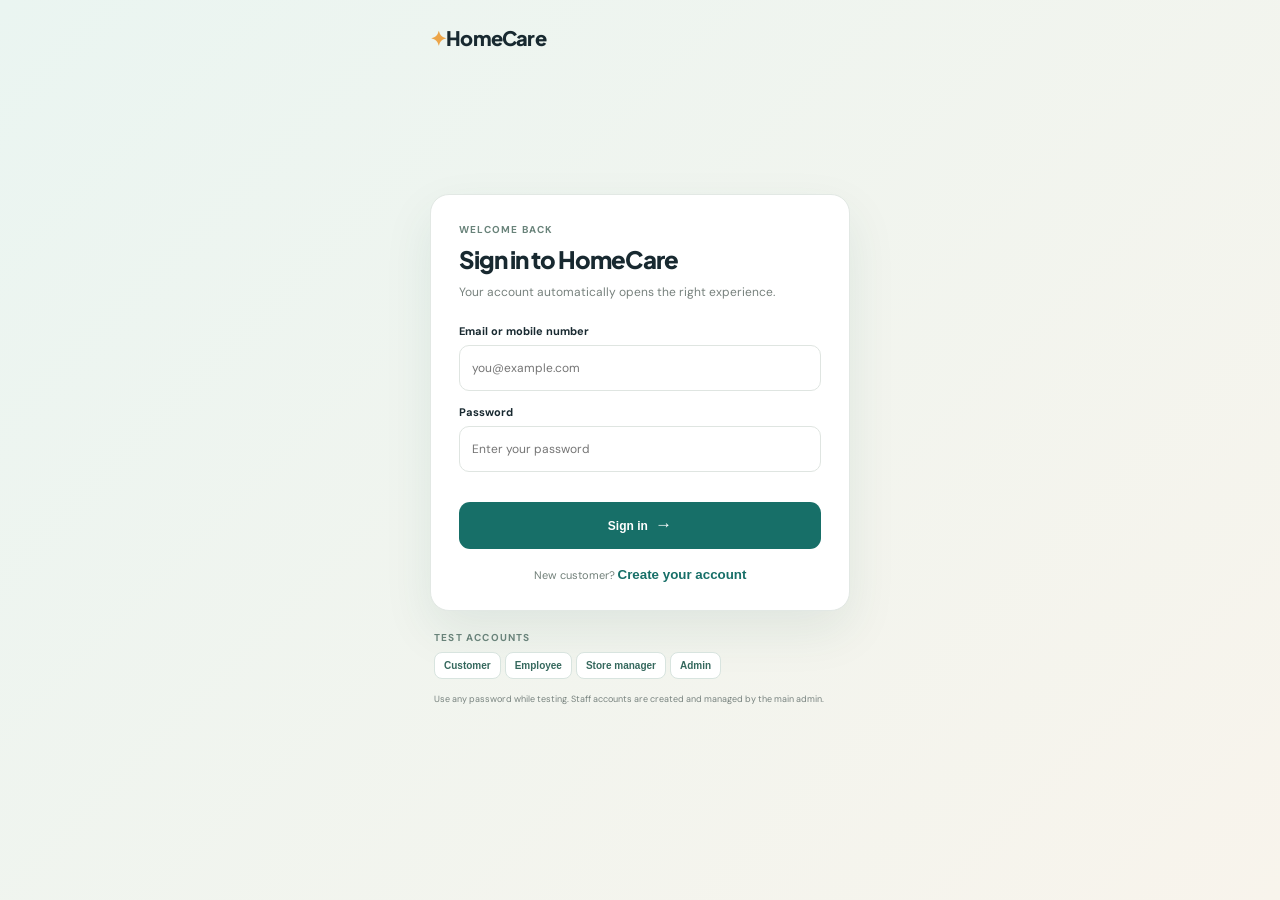
==== login.html @ d72426ed "Add role based sign in flow" ====
<!doctype html><html lang="en"><head><meta charset="UTF-8"/><meta name="viewport" content="width=device-width,initial-scale=1.0"/><meta name="theme-color" content="#176f68"/><title>Sign in — HomeCare</title><link rel="preconnect" href="https://fonts.googleapis.com"/><link rel="preconnect" href="https://fonts.gstatic.com" crossorigin/><link href="https://fonts.googleapis.com/css2?family=DM+Sans:wght@400;500;600;700&family=Plus+Jakarta+Sans:wght@600;700;800&display=swap" rel="stylesheet"/><link rel="stylesheet" href="login.css"/></head><body><main class="login-page"><a class="brand" href="index.html"><span>✦</span>HomeCare</a><section class="login-card"><p class="eyebrow">WELCOME BACK</p><h1>Sign in to HomeCare</h1><p class="intro">Your account automatically opens the right experience.</p><form id="loginForm"><label>Email or mobile number<input id="email" type="text" placeholder="you@example.com" required/></label><label>Password<input id="password" type="password" placeholder="Enter your password" required/></label><p class="error" id="error"></p><button type="submit">Sign in <span>→</span></button></form><p class="create">New customer? <button id="createAccount" type="button">Create your account</button></p></section><section class="demo"><p>TEST ACCOUNTS</p><button data-demo="customer@homecare.demo">Customer</button><button data-demo="employee@homecare.demo">Employee</button><button data-demo="store@homecare.demo">Store manager</button><button data-demo="admin@homecare.demo">Admin</button><small>Use any password while testing. Staff accounts are created and managed by the main admin.</small></section></main><script src="login.js"></script></body></html>
---- login.css ----
:root{--ink:#182930;--teal:#176f68;--muted:#77817d}*{box-sizing:border-box}body{margin:0;background:linear-gradient(135deg,#eaf5f1,#f8f4ec);font-family:"DM Sans",sans-serif;color:var(--ink)}.login-page{min-height:100vh;max-width:460px;margin:auto;padding:35px 20px;display:flex;flex-direction:column;justify-content:center}.brand{position:absolute;top:25px;text-decoration:none;color:var(--ink);font:800 20px "Plus Jakarta Sans";letter-spacing:-.8px}.brand span{color:#eca448}.login-card{background:#fff;border:1px solid #e2e8e4;border-radius:19px;padding:28px;box-shadow:0 20px 50px #1b534116}.eyebrow,.demo>p{margin:0 0 8px;color:#69837a;font-size:10px;letter-spacing:1.2px;font-weight:700}.login-card h1{margin:0;font:800 24px "Plus Jakarta Sans";letter-spacing:-1px}.intro{color:var(--muted);font-size:12px;margin:10px 0 24px}.login-card label{display:block;margin:14px 0 0;font-size:11px;font-weight:700}.login-card input{width:100%;height:46px;margin-top:7px;padding:0 12px;border:1px solid #dfe5e1;border-radius:10px;font:12px "DM Sans";outline:none}.login-card input:focus{border-color:var(--teal)}.login-card form>button{width:100%;height:47px;margin-top:19px;border:0;border-radius:11px;background:var(--teal);color:#fff;font-weight:700;font-size:12px}.login-card form>button span{font-size:17px;margin-left:4px}.error{min-height:10px;margin:9px 0 -8px;color:#c15342;font-size:10px}.create{text-align:center;color:#72807a;font-size:11px;margin:18px 0 0}.create button{border:0;padding:0;background:transparent;color:var(--teal);font-weight:700}.demo{padding:20px 4px 0}.demo button{padding:7px 9px;margin:0 4px 6px 0;border:1px solid #d8e4df;background:#fff;border-radius:8px;color:#35685d;font-size:10px;font-weight:700}.demo small{display:block;margin-top:8px;color:#78837f;font-size:9px;line-height:1.45}
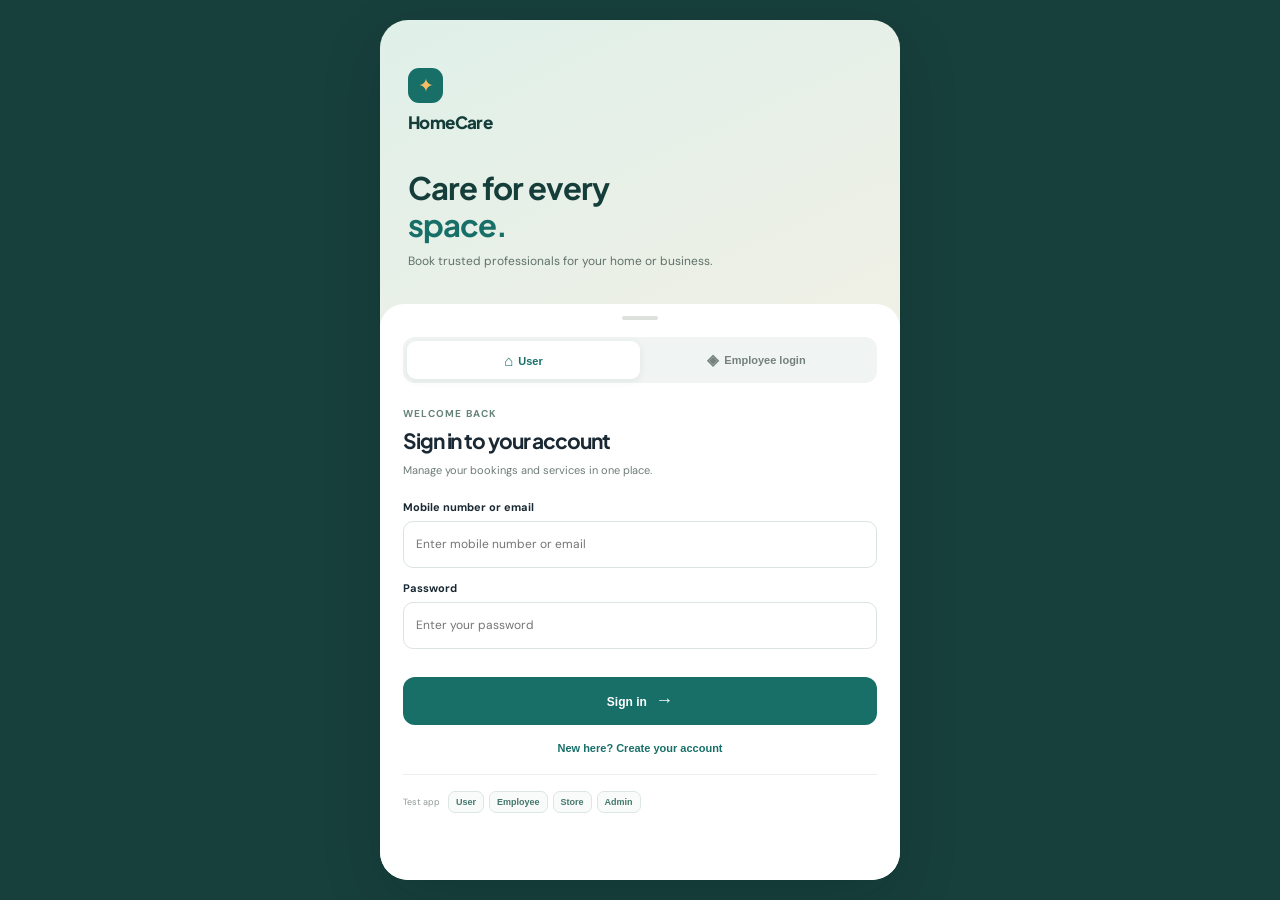
==== commit 871d1d49: "Updated code for login screens" ====
--- a/login.html
+++ b/login.html
@@ -1 +1,7 @@
-<!doctype html><html lang="en"><head><meta charset="UTF-8"/><meta name="viewport" content="width=device-width,initial-scale=1.0"/><meta name="theme-color" content="#176f68"/><title>Sign in — HomeCare</title><link rel="preconnect" href="https://fonts.googleapis.com"/><link rel="preconnect" href="https://fonts.gstatic.com" crossorigin/><link href="https://fonts.googleapis.com/css2?family=DM+Sans:wght@400;500;600;700&family=Plus+Jakarta+Sans:wght@600;700;800&display=swap" rel="stylesheet"/><link rel="stylesheet" href="login.css"/></head><body><main class="login-page"><a class="brand" href="index.html"><span>✦</span>HomeCare</a><section class="login-card"><p class="eyebrow">WELCOME BACK</p><h1>Sign in to HomeCare</h1><p class="intro">Your account automatically opens the right experience.</p><form id="loginForm"><label>Email or mobile number<input id="email" type="text" placeholder="you@example.com" required/></label><label>Password<input id="password" type="password" placeholder="Enter your password" required/></label><p class="error" id="error"></p><button type="submit">Sign in <span>→</span></button></form><p class="create">New customer? <button id="createAccount" type="button">Create your account</button></p></section><section class="demo"><p>TEST ACCOUNTS</p><button data-demo="customer@homecare.demo">Customer</button><button data-demo="employee@homecare.demo">Employee</button><button data-demo="store@homecare.demo">Store manager</button><button data-demo="admin@homecare.demo">Admin</button><small>Use any password while testing. Staff accounts are created and managed by the main admin.</small></section></main><script src="login.js"></script></body></html>
+<!doctype html>
+<html lang="en"><head><meta charset="UTF-8"/><meta name="viewport" content="width=device-width,initial-scale=1.0"/><meta name="theme-color" content="#176f68"/><title>HomeCare — Sign in</title><link rel="preconnect" href="https://fonts.googleapis.com"/><link rel="preconnect" href="https://fonts.gstatic.com" crossorigin/><link href="https://fonts.googleapis.com/css2?family=DM+Sans:wght@400;500;600;700&family=Plus+Jakarta+Sans:wght@600;700;800&display=swap" rel="stylesheet"/><link rel="stylesheet" href="login.css"/></head>
+<body><main class="auth-page"><section class="auth-hero"><div class="brand-mark">✦</div><p class="brand-name">HomeCare</p><h1>Care for every<br/><em>space.</em></h1><p>Book trusted professionals for your home or business.</p></section>
+<section class="auth-sheet"><div class="sheet-bar"></div><div class="auth-tabs"><button class="active" data-mode="user"><span>⌂</span>User</button><button data-mode="team"><span>◈</span>Employee login</button></div>
+<div id="loginPanel"><p class="eyebrow" id="formEyebrow">WELCOME BACK</p><h2 id="formTitle">Sign in to your account</h2><p class="form-copy" id="formCopy">Manage your bookings and services in one place.</p><form id="loginForm"><label id="loginLabel">Mobile number or email<input id="email" type="text" placeholder="Enter mobile number or email" required/></label><label>Password<input id="password" type="password" placeholder="Enter your password" required/></label><p class="error" id="error"></p><button class="primary" type="submit">Sign in <span>→</span></button></form><button class="text-button" id="showRegister" type="button">New here? Create your account</button><p class="team-note" id="teamNote" hidden>Employee, store manager, and admin accounts are created by HomeCare administration. Your role is detected automatically after login.</p></div>
+<div id="registerPanel" hidden><button class="back-link" id="backToLogin">‹ Back to sign in</button><p class="eyebrow">CREATE ACCOUNT</p><h2>Join HomeCare</h2><p class="form-copy">Create your customer account to book services in seconds.</p><form id="registerForm"><label>Full name<input id="registerName" placeholder="Your full name" required/></label><label>Mobile number<input id="registerPhone" inputmode="tel" placeholder="10-digit mobile number" required/></label><label>Email address<input id="registerEmail" type="email" placeholder="you@example.com" required/></label><label>Create password<input id="registerPassword" type="password" placeholder="Minimum 6 characters" required minlength="6"/></label><p class="error" id="registerError"></p><button class="primary" type="submit">Create account <span>→</span></button></form></div>
+<div class="demo-strip"><span>Test app</span><button data-demo="customer@homecare.demo">User</button><button data-demo="employee@homecare.demo">Employee</button><button data-demo="store@homecare.demo">Store</button><button data-demo="admin@homecare.demo">Admin</button></div></section></main><script src="login.js"></script></body></html>
--- a/login.css
+++ b/login.css
@@ -1 +1 @@
-:root{--ink:#182930;--teal:#176f68;--muted:#77817d}*{box-sizing:border-box}body{margin:0;background:linear-gradient(135deg,#eaf5f1,#f8f4ec);font-family:"DM Sans",sans-serif;color:var(--ink)}.login-page{min-height:100vh;max-width:460px;margin:auto;padding:35px 20px;display:flex;flex-direction:column;justify-content:center}.brand{position:absolute;top:25px;text-decoration:none;color:var(--ink);font:800 20px "Plus Jakarta Sans";letter-spacing:-.8px}.brand span{color:#eca448}.login-card{background:#fff;border:1px solid #e2e8e4;border-radius:19px;padding:28px;box-shadow:0 20px 50px #1b534116}.eyebrow,.demo>p{margin:0 0 8px;color:#69837a;font-size:10px;letter-spacing:1.2px;font-weight:700}.login-card h1{margin:0;font:800 24px "Plus Jakarta Sans";letter-spacing:-1px}.intro{color:var(--muted);font-size:12px;margin:10px 0 24px}.login-card label{display:block;margin:14px 0 0;font-size:11px;font-weight:700}.login-card input{width:100%;height:46px;margin-top:7px;padding:0 12px;border:1px solid #dfe5e1;border-radius:10px;font:12px "DM Sans";outline:none}.login-card input:focus{border-color:var(--teal)}.login-card form>button{width:100%;height:47px;margin-top:19px;border:0;border-radius:11px;background:var(--teal);color:#fff;font-weight:700;font-size:12px}.login-card form>button span{font-size:17px;margin-left:4px}.error{min-height:10px;margin:9px 0 -8px;color:#c15342;font-size:10px}.create{text-align:center;color:#72807a;font-size:11px;margin:18px 0 0}.create button{border:0;padding:0;background:transparent;color:var(--teal);font-weight:700}.demo{padding:20px 4px 0}.demo button{padding:7px 9px;margin:0 4px 6px 0;border:1px solid #d8e4df;background:#fff;border-radius:8px;color:#35685d;font-size:10px;font-weight:700}.demo small{display:block;margin-top:8px;color:#78837f;font-size:9px;line-height:1.45}
+:root{--ink:#192832;--teal:#176f68;--muted:#6e7d77}*{box-sizing:border-box}body{margin:0;background:#173f3b;color:var(--ink);font-family:"DM Sans",sans-serif}.auth-page{min-height:100vh;max-width:520px;margin:auto;background:linear-gradient(155deg,#dff0e9 0%,#f4f0e5 60%,#fff 60%);display:flex;flex-direction:column}.auth-hero{padding:48px 28px 35px;color:#153e3a}.brand-mark{display:grid;place-items:center;width:35px;height:35px;border-radius:11px;background:#176f68;color:#f7bd65;font-size:19px}.brand-name{margin:8px 0 36px;font:800 17px "Plus Jakarta Sans";letter-spacing:-.6px}.auth-hero h1,.auth-sheet h2{margin:0;font-family:"Plus Jakarta Sans";letter-spacing:-1.1px}.auth-hero h1{font-size:31px;line-height:1.2}.auth-hero em{color:#176f68;font-style:normal}.auth-hero>p:last-child{margin:10px 0 0;font-size:12px;color:#60716b}.auth-sheet{position:relative;flex:1;background:#fff;border-radius:24px 24px 0 0;padding:12px 23px 27px}.sheet-bar{height:4px;width:36px;margin:0 auto 17px;border-radius:4px;background:#dce1dd}.auth-tabs{display:grid;grid-template-columns:1fr 1fr;background:#f0f4f2;padding:4px;border-radius:12px;margin-bottom:24px}.auth-tabs button{border:0;padding:10px;background:transparent;border-radius:9px;color:#74817c;font-size:11px;font-weight:700}.auth-tabs button.active{background:#fff;color:#176f68;box-shadow:0 2px 8px #174b4012}.auth-tabs span{font-size:15px;margin-right:5px;vertical-align:-1px}.eyebrow{margin:0 0 7px;color:#66847a;font-size:10px;letter-spacing:1.2px;font-weight:700}.auth-sheet h2{font-size:21px}.form-copy{margin:8px 0 21px;color:var(--muted);font-size:11px;line-height:1.5}.auth-sheet label{display:block;margin:13px 0 0;font-size:11px;font-weight:700}.auth-sheet input{display:block;width:100%;height:47px;margin-top:7px;padding:0 12px;border:1px solid #dce4df;border-radius:10px;background:#fff;font:12px "DM Sans";outline:none}.auth-sheet input:focus{border-color:var(--teal)}.primary{width:100%;height:48px;margin-top:17px;border:0;border-radius:12px;background:var(--teal);color:#fff;font-size:12px;font-weight:700}.primary span{font-size:18px;margin-left:5px}.error{min-height:12px;margin:8px 0 -9px;color:#c35c46;font-size:10px}.text-button,.back-link{border:0;background:transparent;color:var(--teal);padding:0;font-size:11px;font-weight:700}.text-button{display:block;margin:17px auto 0}.back-link{margin-bottom:14px}.team-note{margin:17px 0 0;padding:10px;border-radius:9px;background:#f0f6f3;color:#6d7e77;font-size:10px;line-height:1.45}.demo-strip{display:flex;align-items:center;flex-wrap:wrap;gap:5px;margin-top:20px;padding-top:16px;border-top:1px solid #edf0ee}.demo-strip span{margin-right:3px;color:#909994;font-size:9px}.demo-strip button{border:1px solid #dce7e1;border-radius:7px;background:#f8fbf9;padding:5px 7px;color:#44776b;font-size:9px;font-weight:700}@media(min-width:521px){body{padding:20px}.auth-page{min-height:calc(100vh - 40px);border-radius:28px;overflow:hidden;box-shadow:0 20px 60px #081d1925}}
